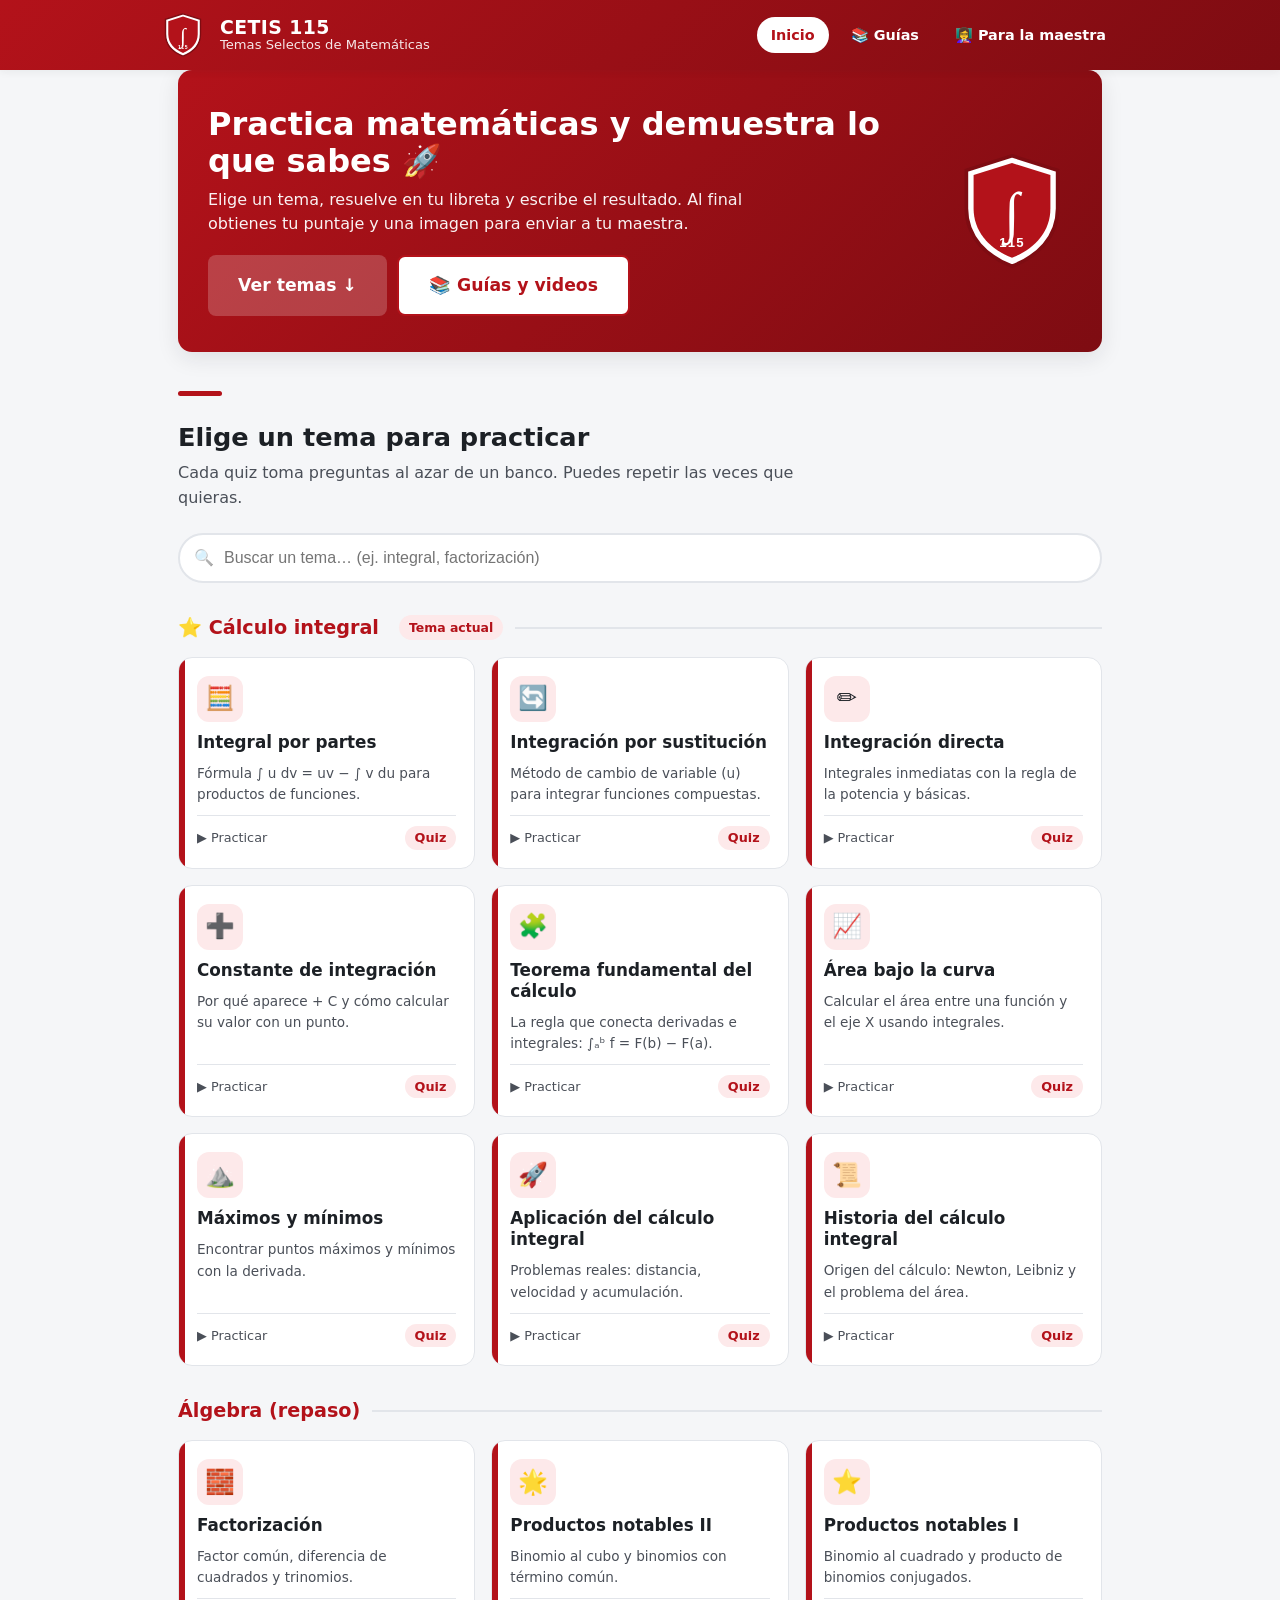
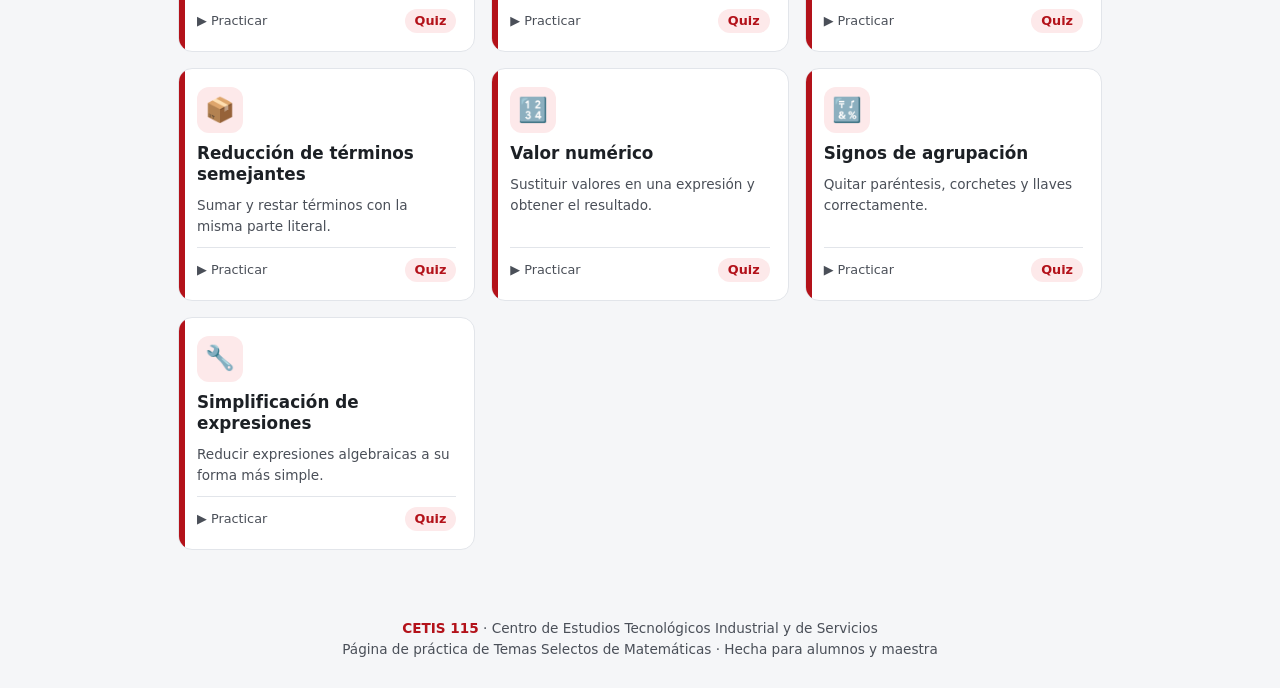
==== index.html @ 58df0586 "primer commit" ====
<!DOCTYPE html>
<html lang="es">
<head>
  <meta charset="UTF-8">
  <meta name="viewport" content="width=device-width, initial-scale=1.0">
  <title>Quiz de Matemáticas · CETIS 115</title>
  <meta name="description" content="Práctica y evaluación de Temas Selectos de Matemáticas del CETIS 115.">
  <link rel="icon" href="assets/img/logo-cetis.svg">
  <link rel="stylesheet" href="assets/css/variables.css">
  <link rel="stylesheet" href="assets/css/base.css">
  <link rel="stylesheet" href="assets/css/components.css">
  <link rel="stylesheet" href="assets/css/paginas.css">
</head>
<body>

  <!-- ENCABEZADO -->
  <header class="encabezado">
    <div class="contenedor barra">
      <img class="logo" src="assets/img/logo-cetis.svg" alt="Logo CETIS 115">
      <div class="titulos">
        <div class="nombre-escuela">CETIS 115</div>
        <div class="subtitulo">Temas Selectos de Matemáticas</div>
      </div>
      <nav>
        <a href="index.html" class="activo">Inicio</a>
        <a href="pages/guias.html">📚 Guías</a>
        <a href="pages/maestra.html">👩‍🏫 Para la maestra</a>
      </nav>
    </div>
  </header>

  <main class="contenedor">

    <!-- HERO -->
    <section class="hero">
      <div class="hero-texto">
        <h1>Practica matemáticas y demuestra lo que sabes 🚀</h1>
        <p>Elige un tema, resuelve en tu libreta y escribe el resultado. Al final
           obtienes tu puntaje y una imagen para enviar a tu maestra.</p>
        <div class="hero-acciones">
          <a href="#temas" class="btn btn-claro btn-grande">Ver temas ↓</a>
          <a href="pages/guias.html" class="btn btn-secundario btn-grande">📚 Guías y videos</a>
        </div>
      </div>
      <img class="hero-logo" src="assets/img/logo-cetis.svg" alt="">
    </section>

    <!-- TEMAS -->
    <section id="temas">
      <div class="titulo-seccion"><span class="marca-roja"></span><br>Elige un tema para practicar</div>
      <p class="subtexto-seccion">Cada quiz toma preguntas al azar de un banco. Puedes repetir las veces que quieras.</p>

      <div class="buscador-caja">
        <span class="lupa">🔍</span>
        <input type="text" id="buscador" placeholder="Buscar un tema… (ej. integral, factorización)">
      </div>

      <div id="lista-temas"><!-- se llena con home.js --></div>
    </section>

  </main>

  <footer class="pie">
    <p><strong>CETIS 115</strong> · Centro de Estudios Tecnológicos Industrial y de Servicios</p>
    <p>Página de práctica de Temas Selectos de Matemáticas · Hecha para alumnos y maestra</p>
  </footer>

  <!-- SCRIPTS -->
  <script src="assets/js/core/utils.js"></script>
  <script src="assets/js/core/seguridad.js"></script>
  <script src="assets/js/core/topics.js"></script>
  <script src="assets/js/paginas/home.js"></script>
</body>
</html>
---- assets/css/variables.css ----
/* ===================================================================
   VARIABLES DE DISEÑO — Tema CETIS 115 (rojo y blanco)
   Aquí se cambian TODOS los colores y medidas del sitio.
   Si quieres cambiar el rojo, solo cambia --rojo-cetis.
   =================================================================== */

:root {
  /* ---- Colores institucionales CETIS 115 ---- */
  --rojo-cetis: #B3121A;      /* rojo principal */
  --rojo-oscuro: #7E0C12;     /* rojo para sombras / hover */
  --rojo-claro: #E23A42;      /* rojo para acentos */
  --rojo-suave: #FDE9EA;      /* fondo rosado muy claro */

  --blanco: #FFFFFF;
  --gris-fondo: #F5F6F8;      /* fondo general de la página */
  --gris-borde: #E2E5EA;
  --gris-texto: #4A4F58;
  --negro-texto: #1C2025;

  /* ---- Colores de estado ---- */
  --verde-ok: #1E9E5A;        /* respuesta correcta */
  --verde-suave: #E7F6EE;
  --rojo-error: #D23B3B;      /* respuesta incorrecta */
  --rojo-error-suave: #FBE9E9;
  --amarillo-aviso: #E0A100;
  --azul-info: #2563C9;

  /* ---- Tipografía ---- */
  --fuente: "Segoe UI", "Roboto", system-ui, -apple-system, sans-serif;
  --fuente-titulo: "Segoe UI", "Roboto", system-ui, sans-serif;

  /* ---- Medidas ---- */
  --radio: 14px;          /* esquinas redondeadas */
  --radio-chico: 8px;
  --sombra: 0 6px 22px rgba(28, 32, 37, 0.10);
  --sombra-suave: 0 2px 8px rgba(28, 32, 37, 0.06);
  --max-ancho: 960px;
  --transicion: 0.18s ease;
}
---- assets/css/base.css ----
/* ===================================================================
   ESTILOS BASE — reset y estructura general
   =================================================================== */

* { margin: 0; padding: 0; box-sizing: border-box; }

html { scroll-behavior: smooth; }

body {
  font-family: var(--fuente);
  color: var(--negro-texto);
  background: var(--gris-fondo);
  line-height: 1.55;
  min-height: 100vh;
  -webkit-font-smoothing: antialiased;
}

img { max-width: 100%; display: block; }
a { color: var(--rojo-cetis); text-decoration: none; }
a:hover { text-decoration: underline; }

/* ---- Contenedor central ---- */
.contenedor {
  width: 100%;
  max-width: var(--max-ancho);
  margin: 0 auto;
  padding: 0 18px;
}

/* ====================== ENCABEZADO ====================== */
.encabezado {
  background: var(--rojo-cetis);
  background: linear-gradient(135deg, var(--rojo-cetis), var(--rojo-oscuro));
  color: var(--blanco);
  box-shadow: var(--sombra-suave);
  position: sticky;
  top: 0;
  z-index: 50;
}
.encabezado .barra {
  display: flex;
  align-items: center;
  gap: 14px;
  padding: 12px 0;
}
.encabezado .logo { width: 46px; height: 46px; flex-shrink: 0; }
.encabezado .titulos { line-height: 1.1; }
.encabezado .titulos .nombre-escuela {
  font-size: 1.18rem;
  font-weight: 800;
  letter-spacing: 0.4px;
}
.encabezado .titulos .subtitulo {
  font-size: 0.82rem;
  opacity: 0.9;
}
.encabezado nav {
  margin-left: auto;
  display: flex;
  gap: 8px;
  flex-wrap: wrap;
}
.encabezado nav a {
  color: var(--blanco);
  padding: 7px 14px;
  border-radius: 999px;
  font-size: 0.9rem;
  font-weight: 600;
  transition: background var(--transicion);
}
.encabezado nav a:hover { background: rgba(255,255,255,0.18); text-decoration: none; }
.encabezado nav a.activo { background: var(--blanco); color: var(--rojo-cetis); }

/* ====================== PIE DE PÁGINA ====================== */
.pie {
  text-align: center;
  padding: 28px 18px;
  color: var(--gris-texto);
  font-size: 0.85rem;
  margin-top: 40px;
}
.pie strong { color: var(--rojo-cetis); }

/* ====================== TÍTULOS DE SECCIÓN ====================== */
.titulo-seccion {
  font-size: 1.6rem;
  font-weight: 800;
  color: var(--negro-texto);
  margin: 8px 0 4px;
}
.titulo-seccion .marca-roja {
  display: inline-block;
  width: 44px; height: 5px;
  background: var(--rojo-cetis);
  border-radius: 3px;
  margin-bottom: 10px;
}
.subtexto-seccion {
  color: var(--gris-texto);
  margin-bottom: 22px;
  max-width: 640px;
}

main { padding-top: 28px; padding-bottom: 20px; }

/* ---- Utilidades ---- */
.oculto { display: none !important; }
.centrado { text-align: center; }
.mt-1 { margin-top: 10px; } .mt-2 { margin-top: 20px; } .mt-3 { margin-top: 32px; }
---- assets/css/components.css ----
/* ===================================================================
   COMPONENTES REUTILIZABLES — botones, tarjetas, formularios, etc.
   =================================================================== */

/* ====================== BOTONES ====================== */
.btn {
  display: inline-flex;
  align-items: center;
  justify-content: center;
  gap: 8px;
  font-family: inherit;
  font-size: 1rem;
  font-weight: 700;
  padding: 12px 22px;
  border: none;
  border-radius: var(--radio-chico);
  cursor: pointer;
  transition: transform var(--transicion), background var(--transicion), box-shadow var(--transicion);
  text-decoration: none;
}
.btn:hover { text-decoration: none; transform: translateY(-1px); }
.btn:active { transform: translateY(0); }
.btn:disabled { opacity: 0.5; cursor: not-allowed; transform: none; }

.btn-principal { background: var(--rojo-cetis); color: var(--blanco); box-shadow: var(--sombra-suave); }
.btn-principal:hover { background: var(--rojo-oscuro); }

.btn-secundario { background: var(--blanco); color: var(--rojo-cetis); border: 2px solid var(--rojo-cetis); }
.btn-secundario:hover { background: var(--rojo-suave); }

.btn-claro { background: rgba(255,255,255,0.2); color: var(--blanco); }
.btn-claro:hover { background: rgba(255,255,255,0.32); }

.btn-grande { padding: 15px 30px; font-size: 1.08rem; }
.btn-bloque { width: 100%; }

/* ====================== TARJETAS ====================== */
.tarjeta {
  background: var(--blanco);
  border-radius: var(--radio);
  box-shadow: var(--sombra);
  padding: 24px;
}

/* ---- Cuadrícula de temas (página de inicio) ---- */
.grid-temas {
  display: grid;
  grid-template-columns: repeat(auto-fill, minmax(240px, 1fr));
  gap: 16px;
}
.tarjeta-tema {
  background: var(--blanco);
  border: 1px solid var(--gris-borde);
  border-radius: var(--radio);
  padding: 18px;
  display: flex;
  flex-direction: column;
  gap: 10px;
  cursor: pointer;
  transition: transform var(--transicion), box-shadow var(--transicion), border-color var(--transicion);
  text-decoration: none;
  color: inherit;
  position: relative;
  overflow: hidden;
}
.tarjeta-tema::before {
  content: "";
  position: absolute;
  left: 0; top: 0; bottom: 0;
  width: 6px;
  background: var(--rojo-cetis);
}
.tarjeta-tema:hover {
  transform: translateY(-3px);
  box-shadow: var(--sombra);
  border-color: var(--rojo-claro);
  text-decoration: none;
}
.tarjeta-tema .icono-tema {
  width: 46px; height: 46px;
  display: flex; align-items: center; justify-content: center;
  background: var(--rojo-suave);
  border-radius: 12px;
  font-size: 1.5rem;
}
.tarjeta-tema .nombre-tema { font-weight: 800; font-size: 1.05rem; line-height: 1.25; }
.tarjeta-tema .desc-tema { font-size: 0.85rem; color: var(--gris-texto); flex-grow: 1; }
.tarjeta-tema .pie-tema {
  display: flex; align-items: center; justify-content: space-between;
  font-size: 0.8rem; color: var(--gris-texto);
  border-top: 1px solid var(--gris-borde);
  padding-top: 10px;
}
.tarjeta-tema .num-preguntas {
  background: var(--rojo-suave); color: var(--rojo-cetis);
  font-weight: 700; padding: 2px 10px; border-radius: 999px;
}

/* ---- Separador de unidad ---- */
.titulo-unidad {
  display: flex; align-items: center; gap: 12px;
  font-size: 1.2rem; font-weight: 800; color: var(--rojo-cetis);
  margin: 30px 0 14px;
}
.titulo-unidad .linea { flex-grow: 1; height: 2px; background: var(--gris-borde); }

/* ====================== FORMULARIOS ====================== */
.campo { margin-bottom: 16px; }
.campo label { display: block; font-weight: 700; font-size: 0.9rem; margin-bottom: 6px; }
.campo input[type="text"],
.campo select {
  width: 100%;
  font-family: inherit;
  font-size: 1rem;
  padding: 12px 14px;
  border: 2px solid var(--gris-borde);
  border-radius: var(--radio-chico);
  background: var(--blanco);
  transition: border-color var(--transicion);
}
.campo input[type="text"]:focus,
.campo select:focus { outline: none; border-color: var(--rojo-cetis); }

/* ====================== INSIGNIAS / AVISOS ====================== */
.insignia {
  display: inline-flex; align-items: center; gap: 6px;
  font-size: 0.78rem; font-weight: 700;
  padding: 3px 10px; border-radius: 999px;
}
.insignia-roja { background: var(--rojo-suave); color: var(--rojo-cetis); }
.insignia-verde { background: var(--verde-suave); color: var(--verde-ok); }
.insignia-gris { background: var(--gris-borde); color: var(--gris-texto); }

.aviso {
  border-radius: var(--radio-chico);
  padding: 14px 16px;
  font-size: 0.9rem;
  display: flex; gap: 10px; align-items: flex-start;
}
.aviso-info { background: #EAF1FC; color: #1B459B; }
.aviso-amarillo { background: #FFF6E0; color: #8A6300; }
.aviso .icono { font-size: 1.1rem; line-height: 1.3; }

/* ====================== RESPONSIVO ====================== */
@media (max-width: 600px) {
  .encabezado .titulos .nombre-escuela { font-size: 1rem; }
  .encabezado nav { width: 100%; margin-left: 0; justify-content: center; margin-top: 6px; }
  .encabezado .barra { flex-wrap: wrap; }
  .titulo-seccion { font-size: 1.35rem; }
  .grid-temas { grid-template-columns: 1fr; }
}
---- assets/css/paginas.css ----
/* ===================================================================
   ESTILOS DE PÁGINAS · Inicio (hero), Guías y Panel de la maestra
   =================================================================== */

/* ====================== HERO (inicio) ====================== */
.hero {
  background: linear-gradient(135deg, var(--rojo-cetis), var(--rojo-oscuro));
  color: var(--blanco);
  border-radius: var(--radio);
  padding: 36px 30px;
  margin-bottom: 26px;
  display: flex; align-items: center; gap: 24px;
  box-shadow: var(--sombra);
}
.hero .hero-texto { flex: 1; }
.hero h1 { font-size: 2rem; font-weight: 800; line-height: 1.15; }
.hero p { opacity: 0.95; margin-top: 8px; max-width: 540px; }
.hero .hero-acciones { margin-top: 18px; display: flex; gap: 10px; flex-wrap: wrap; }
.hero .hero-logo { width: 120px; flex-shrink: 0; }

.buscador-caja { position: relative; margin: 4px 0 22px; }
.buscador-caja input {
  width: 100%; font-size: 1rem; padding: 14px 16px 14px 44px;
  border: 2px solid var(--gris-borde); border-radius: 999px; background: var(--blanco);
}
.buscador-caja input:focus { outline: none; border-color: var(--rojo-cetis); }
.buscador-caja .lupa { position: absolute; left: 16px; top: 50%; transform: translateY(-50%); opacity: .5; }

/* ====================== GUÍAS ====================== */
.grid-guias { display: grid; grid-template-columns: repeat(auto-fill, minmax(300px, 1fr)); gap: 18px; }
.guia-card {
  background: var(--blanco); border: 1px solid var(--gris-borde);
  border-radius: var(--radio); padding: 18px; display: flex; flex-direction: column; gap: 12px;
  transition: box-shadow var(--transicion);
}
.guia-card.resaltado { border-color: var(--rojo-cetis); box-shadow: 0 0 0 3px var(--rojo-suave); }
.guia-cabecera { display: flex; gap: 12px; align-items: flex-start; }
.guia-cabecera .icono-tema { width: 44px; height: 44px; font-size: 1.4rem; flex-shrink: 0;
  display: flex; align-items: center; justify-content: center; background: var(--rojo-suave); border-radius: 12px; }
.video-embed { position: relative; padding-bottom: 56.25%; height: 0; border-radius: var(--radio-chico); overflow: hidden; background:#000; }
.video-embed iframe { position: absolute; top: 0; left: 0; width: 100%; height: 100%; border: 0; }
.nota-video { font-size: 0.78rem; color: var(--gris-texto); }

/* ====================== PANEL MAESTRA ====================== */
.aviso-verde-fuerte { background: var(--verde-suave); color: #14653A; border: 1px solid var(--verde-ok);
  border-radius: var(--radio-chico); padding: 14px 16px; display: flex; gap: 10px; }
.aviso-rojo-fuerte { background: var(--rojo-error-suave); color: #8A1C1C; border: 1px solid var(--rojo-error);
  border-radius: var(--radio-chico); padding: 14px 16px; display: flex; gap: 10px; }
.aviso-verde-fuerte .icono, .aviso-rojo-fuerte .icono { font-size: 1.2rem; }

.grid-2 { display: grid; grid-template-columns: 1fr 1fr; gap: 14px; }
.btn-mini { padding: 5px 12px; font-size: 0.82rem; }

table.tabla-temas { width: 100%; border-collapse: collapse; margin-top: 8px; }
table.tabla-temas td { padding: 9px 8px; border-bottom: 1px solid var(--gris-borde); font-size: 0.92rem; }
table.tabla-temas td:nth-child(2), table.tabla-temas td:nth-child(3) { text-align: center; width: 70px; }
table.tabla-temas tr.fila-unidad td { background: var(--rojo-suave); color: var(--rojo-cetis); font-weight: 800; font-size: 0.82rem; text-transform: uppercase; letter-spacing: .5px; }

.paso { display: flex; gap: 14px; margin-bottom: 14px; }
.paso .num { width: 32px; height: 32px; flex-shrink: 0; background: var(--rojo-cetis); color: #fff;
  border-radius: 50%; display: flex; align-items: center; justify-content: center; font-weight: 800; }
.paso .txt { font-size: 0.95rem; }

@media (max-width: 600px) {
  .hero { flex-direction: column; text-align: center; padding: 26px 20px; }
  .hero .hero-logo { width: 90px; }
  .hero h1 { font-size: 1.5rem; }
  .grid-2 { grid-template-columns: 1fr; }
}
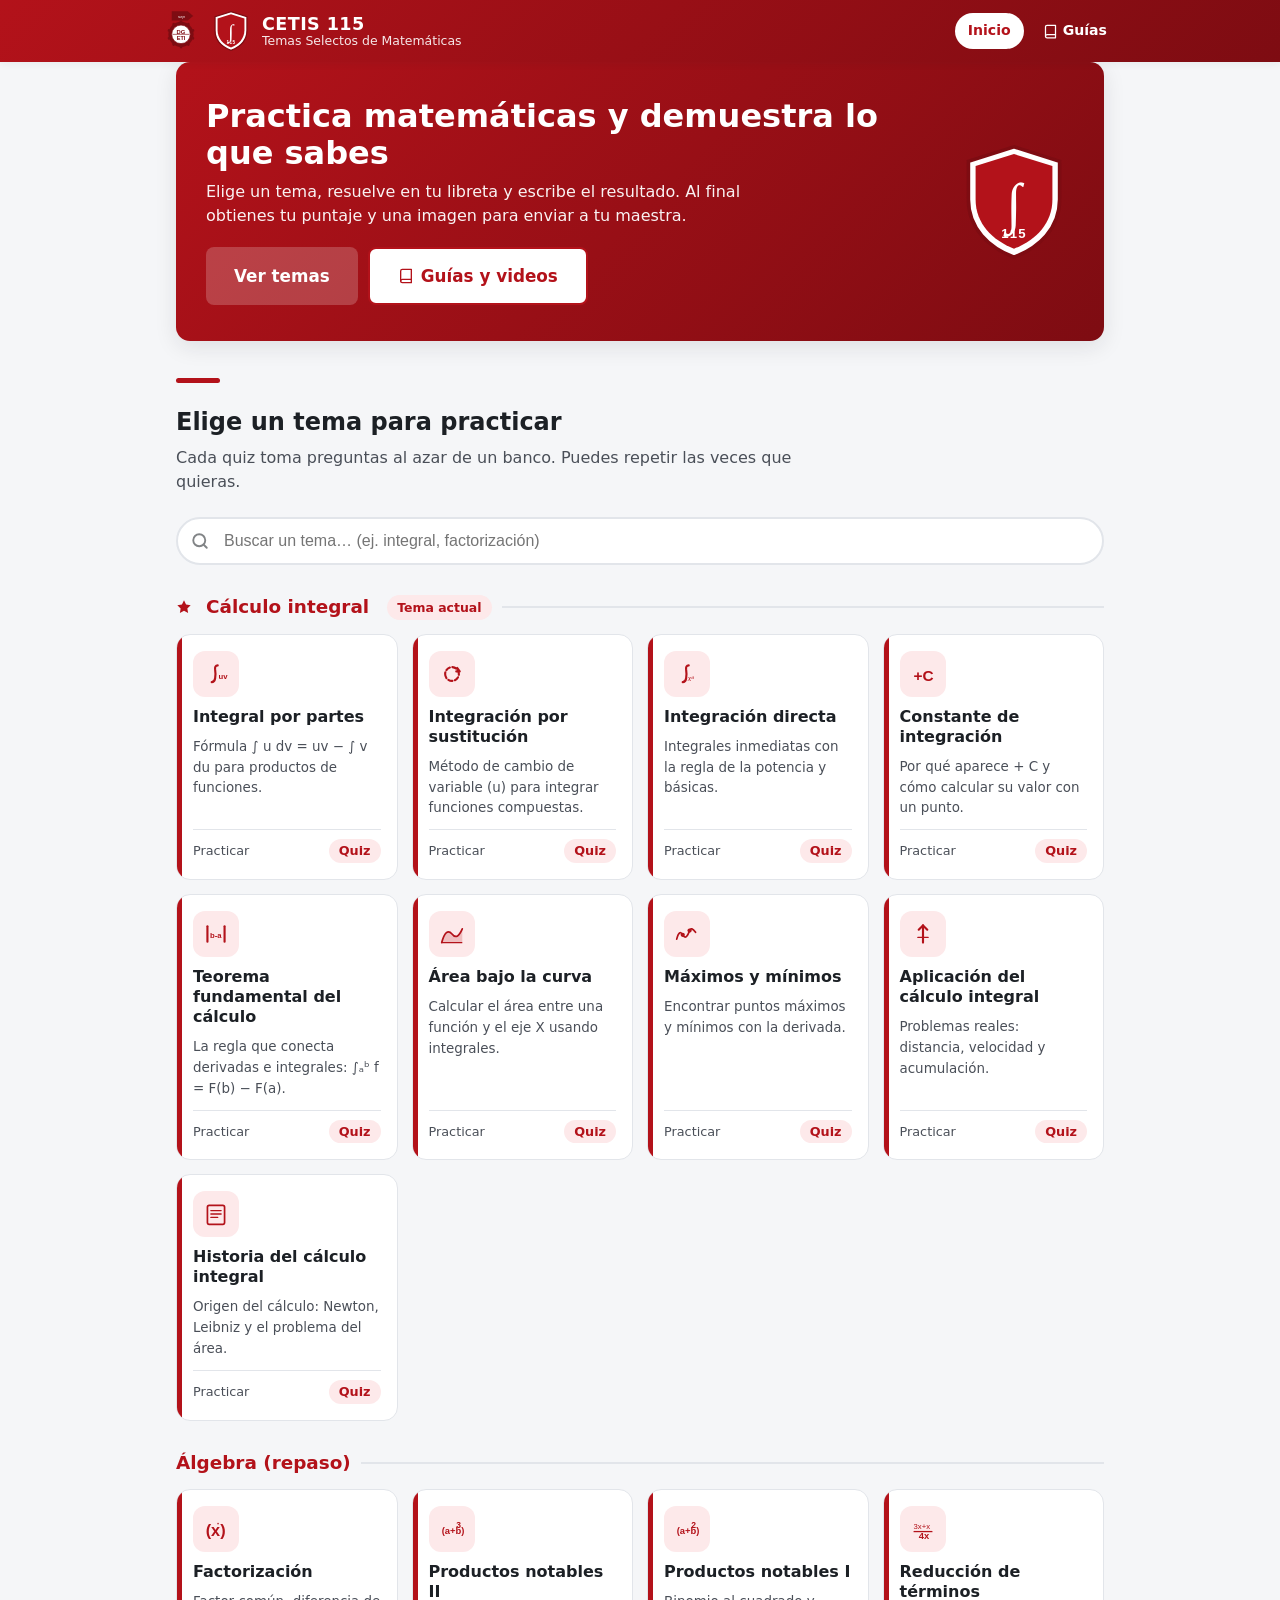
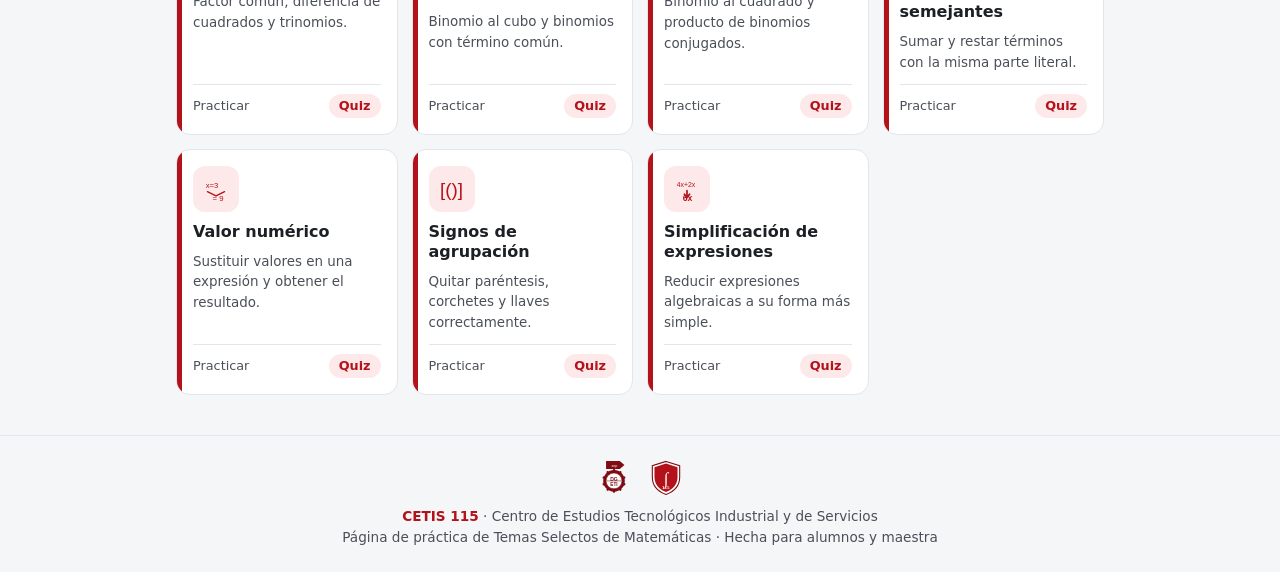
==== commit f018595f: "fix: anti imágenes obsenass" ====
--- a/index.html
+++ b/index.html
@@ -16,15 +16,20 @@
   <!-- ENCABEZADO -->
   <header class="encabezado">
     <div class="contenedor barra">
-      <img class="logo" src="assets/img/logo-cetis.svg" alt="Logo CETIS 115">
+      <div class="logos-header">
+        <img class="logo" src="assets/img/logo-dgeti.svg" alt="Logo DGETI-SEP">
+        <img class="logo" src="assets/img/logo-cetis.svg" alt="Logo CETIS 115">
+      </div>
       <div class="titulos">
         <div class="nombre-escuela">CETIS 115</div>
         <div class="subtitulo">Temas Selectos de Matemáticas</div>
       </div>
       <nav>
         <a href="index.html" class="activo">Inicio</a>
-        <a href="pages/guias.html">📚 Guías</a>
-        <a href="pages/maestra.html">👩‍🏫 Para la maestra</a>
+        <a href="pages/guias.html">
+          <svg width="15" height="15" viewBox="0 0 24 24" fill="none" stroke="currentColor" stroke-width="2" stroke-linecap="round" stroke-linejoin="round" aria-hidden="true"><path d="M4 19.5A2.5 2.5 0 0 1 6.5 17H20"/><path d="M6.5 2H20v20H6.5A2.5 2.5 0 0 1 4 19.5v-15A2.5 2.5 0 0 1 6.5 2z"/></svg>
+          Guías
+        </a>
       </nav>
     </div>
   </header>
@@ -34,12 +39,15 @@
     <!-- HERO -->
     <section class="hero">
       <div class="hero-texto">
-        <h1>Practica matemáticas y demuestra lo que sabes 🚀</h1>
+        <h1>Practica matemáticas y demuestra lo que sabes</h1>
         <p>Elige un tema, resuelve en tu libreta y escribe el resultado. Al final
            obtienes tu puntaje y una imagen para enviar a tu maestra.</p>
         <div class="hero-acciones">
-          <a href="#temas" class="btn btn-claro btn-grande">Ver temas ↓</a>
-          <a href="pages/guias.html" class="btn btn-secundario btn-grande">📚 Guías y videos</a>
+          <a href="#temas" class="btn btn-claro btn-grande">Ver temas</a>
+          <a href="pages/guias.html" class="btn btn-secundario btn-grande">
+            <svg width="16" height="16" viewBox="0 0 24 24" fill="none" stroke="currentColor" stroke-width="2" stroke-linecap="round" stroke-linejoin="round" aria-hidden="true"><path d="M4 19.5A2.5 2.5 0 0 1 6.5 17H20"/><path d="M6.5 2H20v20H6.5A2.5 2.5 0 0 1 4 19.5v-15A2.5 2.5 0 0 1 6.5 2z"/></svg>
+            Guías y videos
+          </a>
         </div>
       </div>
       <img class="hero-logo" src="assets/img/logo-cetis.svg" alt="">
@@ -51,7 +59,9 @@
       <p class="subtexto-seccion">Cada quiz toma preguntas al azar de un banco. Puedes repetir las veces que quieras.</p>
 
       <div class="buscador-caja">
-        <span class="lupa">🔍</span>
+        <span class="lupa">
+          <svg width="18" height="18" viewBox="0 0 24 24" fill="none" stroke="currentColor" stroke-width="2.5" stroke-linecap="round" aria-hidden="true"><circle cx="11" cy="11" r="8"/><line x1="21" y1="21" x2="16.65" y2="16.65"/></svg>
+        </span>
         <input type="text" id="buscador" placeholder="Buscar un tema… (ej. integral, factorización)">
       </div>
 
@@ -61,11 +71,16 @@
   </main>
 
   <footer class="pie">
+    <div class="pie-logos">
+      <img src="assets/img/logo-dgeti.svg" alt="DGETI" height="36">
+      <img src="assets/img/logo-cetis.svg" alt="CETIS 115" height="36">
+    </div>
     <p><strong>CETIS 115</strong> · Centro de Estudios Tecnológicos Industrial y de Servicios</p>
     <p>Página de práctica de Temas Selectos de Matemáticas · Hecha para alumnos y maestra</p>
   </footer>
 
   <!-- SCRIPTS -->
+  <script src="assets/js/core/icons.js"></script>
   <script src="assets/js/core/utils.js"></script>
   <script src="assets/js/core/seguridad.js"></script>
   <script src="assets/js/core/topics.js"></script>
--- a/assets/css/base.css
+++ b/assets/css/base.css
@@ -24,12 +24,11 @@
   width: 100%;
   max-width: var(--max-ancho);
   margin: 0 auto;
-  padding: 0 18px;
+  padding: 0 16px;
 }
 
 /* ====================== ENCABEZADO ====================== */
 .encabezado {
-  background: var(--rojo-cetis);
   background: linear-gradient(135deg, var(--rojo-cetis), var(--rojo-oscuro));
   color: var(--blanco);
   box-shadow: var(--sombra-suave);
@@ -40,50 +39,74 @@
 .encabezado .barra {
   display: flex;
   align-items: center;
-  gap: 14px;
-  padding: 12px 0;
+  gap: 10px;
+  padding: 10px 0;
+  flex-wrap: wrap;
 }
-.encabezado .logo { width: 46px; height: 46px; flex-shrink: 0; }
-.encabezado .titulos { line-height: 1.1; }
+.logos-header {
+  display: flex;
+  align-items: center;
+  gap: 8px;
+  flex-shrink: 0;
+}
+.encabezado .logo { width: 42px; height: 42px; flex-shrink: 0; }
+.encabezado .titulos { line-height: 1.15; flex: 1; min-width: 0; }
 .encabezado .titulos .nombre-escuela {
-  font-size: 1.18rem;
+  font-size: 1.1rem;
   font-weight: 800;
   letter-spacing: 0.4px;
+  white-space: nowrap;
 }
 .encabezado .titulos .subtitulo {
-  font-size: 0.82rem;
+  font-size: 0.78rem;
   opacity: 0.9;
+  white-space: nowrap;
+  overflow: hidden;
+  text-overflow: ellipsis;
 }
 .encabezado nav {
   margin-left: auto;
   display: flex;
-  gap: 8px;
+  gap: 6px;
   flex-wrap: wrap;
+  align-items: center;
 }
 .encabezado nav a {
   color: var(--blanco);
-  padding: 7px 14px;
+  padding: 7px 13px;
   border-radius: 999px;
-  font-size: 0.9rem;
+  font-size: 0.88rem;
   font-weight: 600;
   transition: background var(--transicion);
+  display: flex;
+  align-items: center;
+  gap: 5px;
 }
 .encabezado nav a:hover { background: rgba(255,255,255,0.18); text-decoration: none; }
 .encabezado nav a.activo { background: var(--blanco); color: var(--rojo-cetis); }
+.encabezado nav a svg { flex-shrink: 0; }
 
 /* ====================== PIE DE PÁGINA ====================== */
 .pie {
   text-align: center;
-  padding: 28px 18px;
+  padding: 24px 16px;
   color: var(--gris-texto);
   font-size: 0.85rem;
   margin-top: 40px;
+  border-top: 1px solid var(--gris-borde);
 }
 .pie strong { color: var(--rojo-cetis); }
+.pie-logos {
+  display: flex;
+  align-items: center;
+  justify-content: center;
+  gap: 16px;
+  margin-bottom: 10px;
+}
 
 /* ====================== TÍTULOS DE SECCIÓN ====================== */
 .titulo-seccion {
-  font-size: 1.6rem;
+  font-size: 1.5rem;
   font-weight: 800;
   color: var(--negro-texto);
   margin: 8px 0 4px;
@@ -101,9 +124,33 @@
   max-width: 640px;
 }
 
-main { padding-top: 28px; padding-bottom: 20px; }
+main { padding-top: 24px; padding-bottom: 20px; }
 
 /* ---- Utilidades ---- */
 .oculto { display: none !important; }
 .centrado { text-align: center; }
-.mt-1 { margin-top: 10px; } .mt-2 { margin-top: 20px; } .mt-3 { margin-top: 32px; }
+.mt-1 { margin-top: 10px; }
+.mt-2 { margin-top: 20px; }
+.mt-3 { margin-top: 32px; }
+
+/* Icono aviso inline */
+.icono-aviso { display: inline-flex; align-items: center; flex-shrink: 0; }
+
+/* ====================== RESPONSIVO ====================== */
+@media (max-width: 640px) {
+  .encabezado .barra {
+    padding: 8px 0;
+    gap: 8px;
+  }
+  .encabezado .logo { width: 36px; height: 36px; }
+  .encabezado .titulos .nombre-escuela { font-size: 0.98rem; }
+  .encabezado .titulos .subtitulo { display: none; }
+  .encabezado nav { margin-left: auto; }
+  .titulo-seccion { font-size: 1.3rem; }
+}
+
+@media (max-width: 400px) {
+  .encabezado .logo { width: 30px; height: 30px; }
+  .encabezado .titulos .nombre-escuela { font-size: 0.9rem; }
+  .encabezado nav a { padding: 6px 10px; font-size: 0.82rem; }
+}
--- a/assets/css/components.css
+++ b/assets/css/components.css
@@ -1,5 +1,5 @@
 /* ===================================================================
-   COMPONENTES REUTILIZABLES — botones, tarjetas, formularios, etc.
+   COMPONENTES REUTILIZABLES — botones, tarjetas, buscador, etc.
    =================================================================== */
 
 /* ====================== BOTONES ====================== */
@@ -7,31 +7,33 @@
   display: inline-flex;
   align-items: center;
   justify-content: center;
-  gap: 8px;
+  gap: 7px;
   font-family: inherit;
   font-size: 1rem;
   font-weight: 700;
-  padding: 12px 22px;
+  padding: 12px 20px;
   border: none;
   border-radius: var(--radio-chico);
   cursor: pointer;
   transition: transform var(--transicion), background var(--transicion), box-shadow var(--transicion);
   text-decoration: none;
+  white-space: nowrap;
 }
 .btn:hover { text-decoration: none; transform: translateY(-1px); }
 .btn:active { transform: translateY(0); }
 .btn:disabled { opacity: 0.5; cursor: not-allowed; transform: none; }
-
-.btn-principal { background: var(--rojo-cetis); color: var(--blanco); box-shadow: var(--sombra-suave); }
-.btn-principal:hover { background: var(--rojo-oscuro); }
+.btn svg { flex-shrink: 0; }
+
+.btn-principal  { background: var(--rojo-cetis); color: var(--blanco); box-shadow: var(--sombra-suave); }
+.btn-principal:hover  { background: var(--rojo-oscuro); }
 
 .btn-secundario { background: var(--blanco); color: var(--rojo-cetis); border: 2px solid var(--rojo-cetis); }
 .btn-secundario:hover { background: var(--rojo-suave); }
 
-.btn-claro { background: rgba(255,255,255,0.2); color: var(--blanco); }
+.btn-claro      { background: rgba(255,255,255,0.2); color: var(--blanco); }
 .btn-claro:hover { background: rgba(255,255,255,0.32); }
 
-.btn-grande { padding: 15px 30px; font-size: 1.08rem; }
+.btn-grande { padding: 14px 28px; font-size: 1.05rem; }
 .btn-bloque { width: 100%; }
 
 /* ====================== TARJETAS ====================== */
@@ -39,20 +41,20 @@
   background: var(--blanco);
   border-radius: var(--radio);
   box-shadow: var(--sombra);
-  padding: 24px;
-}
-
-/* ---- Cuadrícula de temas (página de inicio) ---- */
+  padding: 22px;
+}
+
+/* ---- Cuadrícula de temas ---- */
 .grid-temas {
   display: grid;
-  grid-template-columns: repeat(auto-fill, minmax(240px, 1fr));
-  gap: 16px;
+  grid-template-columns: repeat(auto-fill, minmax(220px, 1fr));
+  gap: 14px;
 }
 .tarjeta-tema {
   background: var(--blanco);
   border: 1px solid var(--gris-borde);
   border-radius: var(--radio);
-  padding: 18px;
+  padding: 16px;
   display: flex;
   flex-direction: column;
   gap: 10px;
@@ -67,7 +69,7 @@
   content: "";
   position: absolute;
   left: 0; top: 0; bottom: 0;
-  width: 6px;
+  width: 5px;
   background: var(--rojo-cetis);
 }
 .tarjeta-tema:hover {
@@ -81,28 +83,52 @@
   display: flex; align-items: center; justify-content: center;
   background: var(--rojo-suave);
   border-radius: 12px;
-  font-size: 1.5rem;
-}
-.tarjeta-tema .nombre-tema { font-weight: 800; font-size: 1.05rem; line-height: 1.25; }
-.tarjeta-tema .desc-tema { font-size: 0.85rem; color: var(--gris-texto); flex-grow: 1; }
+  flex-shrink: 0;
+}
+.tarjeta-tema .nombre-tema { font-weight: 800; font-size: 1rem; line-height: 1.25; }
+.tarjeta-tema .desc-tema   { font-size: 0.84rem; color: var(--gris-texto); flex-grow: 1; }
 .tarjeta-tema .pie-tema {
   display: flex; align-items: center; justify-content: space-between;
   font-size: 0.8rem; color: var(--gris-texto);
   border-top: 1px solid var(--gris-borde);
-  padding-top: 10px;
+  padding-top: 9px;
 }
 .tarjeta-tema .num-preguntas {
   background: var(--rojo-suave); color: var(--rojo-cetis);
   font-weight: 700; padding: 2px 10px; border-radius: 999px;
 }
 
+/* ---- Estrella unidad ---- */
+.estrella-unidad { display: inline-flex; align-items: center; vertical-align: middle; margin-right: 4px; }
+
 /* ---- Separador de unidad ---- */
 .titulo-unidad {
-  display: flex; align-items: center; gap: 12px;
-  font-size: 1.2rem; font-weight: 800; color: var(--rojo-cetis);
-  margin: 30px 0 14px;
+  display: flex; align-items: center; gap: 10px;
+  font-size: 1.15rem; font-weight: 800; color: var(--rojo-cetis);
+  margin: 28px 0 12px;
 }
 .titulo-unidad .linea { flex-grow: 1; height: 2px; background: var(--gris-borde); }
+
+/* ====================== BUSCADOR ====================== */
+.buscador-caja { position: relative; margin: 4px 0 22px; }
+.buscador-caja input {
+  width: 100%;
+  font-size: 1rem;
+  padding: 13px 16px 13px 46px;
+  border: 2px solid var(--gris-borde);
+  border-radius: 999px;
+  background: var(--blanco);
+  -webkit-appearance: none;
+}
+.buscador-caja input:focus { outline: none; border-color: var(--rojo-cetis); }
+.buscador-caja .lupa {
+  position: absolute;
+  left: 15px; top: 50%;
+  transform: translateY(-50%);
+  opacity: .55;
+  display: flex; align-items: center;
+  pointer-events: none;
+}
 
 /* ====================== FORMULARIOS ====================== */
 .campo { margin-bottom: 16px; }
@@ -117,35 +143,100 @@
   border-radius: var(--radio-chico);
   background: var(--blanco);
   transition: border-color var(--transicion);
+  -webkit-appearance: none;
 }
 .campo input[type="text"]:focus,
 .campo select:focus { outline: none; border-color: var(--rojo-cetis); }
 
 /* ====================== INSIGNIAS / AVISOS ====================== */
 .insignia {
-  display: inline-flex; align-items: center; gap: 6px;
+  display: inline-flex; align-items: center; gap: 5px;
   font-size: 0.78rem; font-weight: 700;
   padding: 3px 10px; border-radius: 999px;
 }
-.insignia-roja { background: var(--rojo-suave); color: var(--rojo-cetis); }
+.insignia-roja  { background: var(--rojo-suave); color: var(--rojo-cetis); }
 .insignia-verde { background: var(--verde-suave); color: var(--verde-ok); }
-.insignia-gris { background: var(--gris-borde); color: var(--gris-texto); }
+.insignia-gris  { background: var(--gris-borde);  color: var(--gris-texto); }
 
 .aviso {
   border-radius: var(--radio-chico);
-  padding: 14px 16px;
+  padding: 13px 15px;
   font-size: 0.9rem;
   display: flex; gap: 10px; align-items: flex-start;
 }
-.aviso-info { background: #EAF1FC; color: #1B459B; }
+.aviso-info    { background: #EAF1FC; color: #1B459B; }
 .aviso-amarillo { background: #FFF6E0; color: #8A6300; }
-.aviso .icono { font-size: 1.1rem; line-height: 1.3; }
+.aviso .icono  { font-size: 1.1rem; line-height: 1.3; }
+
+/* ====================== PUNTOS DE DIFICULTAD ====================== */
+.dif-punto {
+  display: inline-block;
+  width: 10px; height: 10px;
+  border-radius: 50%;
+  margin-right: 5px;
+  vertical-align: middle;
+}
+.dif-verde   { background: var(--verde-ok); }
+.dif-amarillo { background: var(--amarillo-aviso); }
+.dif-rojo    { background: var(--rojo-error); }
+
+/* ====================== CANALES (guias.html) ====================== */
+.canales-section { margin-bottom: 32px; }
+.grid-canales {
+  display: grid;
+  grid-template-columns: repeat(auto-fill, minmax(150px, 1fr));
+  gap: 12px;
+  margin-top: 14px;
+}
+.canal-card {
+  background: var(--blanco);
+  border: 1px solid var(--gris-borde);
+  border-radius: var(--radio);
+  padding: 14px 12px;
+  display: flex;
+  flex-direction: column;
+  align-items: center;
+  gap: 6px;
+  text-decoration: none;
+  color: inherit;
+  text-align: center;
+  transition: box-shadow var(--transicion), transform var(--transicion);
+}
+.canal-card:hover { box-shadow: var(--sombra); transform: translateY(-2px); text-decoration: none; }
+.canal-ico {
+  width: 44px; height: 44px;
+  background: var(--rojo-cetis);
+  color: var(--blanco);
+  border-radius: 12px;
+  display: flex; align-items: center; justify-content: center;
+  font-weight: 900; font-size: 0.95rem;
+  letter-spacing: 0.5px;
+}
+.canal-nombre { font-weight: 700; font-size: 0.88rem; color: var(--negro-texto); }
+.canal-desc   { font-size: 0.75rem; color: var(--gris-texto); }
+.canales-tema {
+  display: flex;
+  flex-direction: column;
+  gap: 8px;
+  margin-bottom: 8px;
+}
 
 /* ====================== RESPONSIVO ====================== */
-@media (max-width: 600px) {
-  .encabezado .titulos .nombre-escuela { font-size: 1rem; }
-  .encabezado nav { width: 100%; margin-left: 0; justify-content: center; margin-top: 6px; }
-  .encabezado .barra { flex-wrap: wrap; }
-  .titulo-seccion { font-size: 1.35rem; }
+@media (max-width: 640px) {
+  .grid-temas { grid-template-columns: 1fr 1fr; gap: 10px; }
+  .tarjeta-tema { padding: 14px 12px; gap: 8px; }
+  .tarjeta-tema .icono-tema { width: 40px; height: 40px; border-radius: 10px; }
+  .tarjeta-tema .nombre-tema { font-size: 0.9rem; }
+  .tarjeta-tema .desc-tema { font-size: 0.78rem; }
+  .titulo-seccion { font-size: 1.25rem; }
+  .btn-grande { padding: 13px 22px; font-size: 1rem; }
+  .grid-canales { grid-template-columns: repeat(3, 1fr); gap: 8px; }
+  .canal-ico { width: 36px; height: 36px; font-size: 0.82rem; }
+  .canal-nombre { font-size: 0.78rem; }
+  .canal-desc { display: none; }
+}
+
+@media (max-width: 360px) {
   .grid-temas { grid-template-columns: 1fr; }
-}
+  .grid-canales { grid-template-columns: repeat(2, 1fr); }
+}
--- a/assets/css/paginas.css
+++ b/assets/css/paginas.css
@@ -1,5 +1,5 @@
 /* ===================================================================
-   ESTILOS DE PÁGINAS · Inicio (hero), Guías y Panel de la maestra
+   ESTILOS DE PÁGINAS · Inicio (hero) y Guías
    =================================================================== */
 
 /* ====================== HERO (inicio) ====================== */
@@ -12,19 +12,11 @@
   display: flex; align-items: center; gap: 24px;
   box-shadow: var(--sombra);
 }
-.hero .hero-texto { flex: 1; }
+.hero .hero-texto { flex: 1; min-width: 0; }
 .hero h1 { font-size: 2rem; font-weight: 800; line-height: 1.15; }
 .hero p { opacity: 0.95; margin-top: 8px; max-width: 540px; }
 .hero .hero-acciones { margin-top: 18px; display: flex; gap: 10px; flex-wrap: wrap; }
 .hero .hero-logo { width: 120px; flex-shrink: 0; }
-
-.buscador-caja { position: relative; margin: 4px 0 22px; }
-.buscador-caja input {
-  width: 100%; font-size: 1rem; padding: 14px 16px 14px 44px;
-  border: 2px solid var(--gris-borde); border-radius: 999px; background: var(--blanco);
-}
-.buscador-caja input:focus { outline: none; border-color: var(--rojo-cetis); }
-.buscador-caja .lupa { position: absolute; left: 16px; top: 50%; transform: translateY(-50%); opacity: .5; }
 
 /* ====================== GUÍAS ====================== */
 .grid-guias { display: grid; grid-template-columns: repeat(auto-fill, minmax(300px, 1fr)); gap: 18px; }
@@ -35,35 +27,34 @@
 }
 .guia-card.resaltado { border-color: var(--rojo-cetis); box-shadow: 0 0 0 3px var(--rojo-suave); }
 .guia-cabecera { display: flex; gap: 12px; align-items: flex-start; }
-.guia-cabecera .icono-tema { width: 44px; height: 44px; font-size: 1.4rem; flex-shrink: 0;
-  display: flex; align-items: center; justify-content: center; background: var(--rojo-suave); border-radius: 12px; }
-.video-embed { position: relative; padding-bottom: 56.25%; height: 0; border-radius: var(--radio-chico); overflow: hidden; background:#000; }
+.guia-cabecera .icono-tema {
+  width: 44px; height: 44px; flex-shrink: 0;
+  display: flex; align-items: center; justify-content: center;
+  background: var(--rojo-suave); border-radius: 12px;
+}
+.video-embed {
+  position: relative; padding-bottom: 56.25%; height: 0;
+  border-radius: var(--radio-chico); overflow: hidden; background: #000;
+}
 .video-embed iframe { position: absolute; top: 0; left: 0; width: 100%; height: 100%; border: 0; }
 .nota-video { font-size: 0.78rem; color: var(--gris-texto); }
 
-/* ====================== PANEL MAESTRA ====================== */
-.aviso-verde-fuerte { background: var(--verde-suave); color: #14653A; border: 1px solid var(--verde-ok);
-  border-radius: var(--radio-chico); padding: 14px 16px; display: flex; gap: 10px; }
-.aviso-rojo-fuerte { background: var(--rojo-error-suave); color: #8A1C1C; border: 1px solid var(--rojo-error);
-  border-radius: var(--radio-chico); padding: 14px 16px; display: flex; gap: 10px; }
-.aviso-verde-fuerte .icono, .aviso-rojo-fuerte .icono { font-size: 1.2rem; }
+/* ---- Sección de canales del tema ---- */
+.nombre-tema { font-weight: 800; font-size: 1rem; }
+.desc-tema { font-size: 0.85rem; color: var(--gris-texto); }
 
-.grid-2 { display: grid; grid-template-columns: 1fr 1fr; gap: 14px; }
-.btn-mini { padding: 5px 12px; font-size: 0.82rem; }
+/* ====================== RESPONSIVE ====================== */
+@media (max-width: 640px) {
+  .hero { flex-direction: column-reverse; text-align: center; padding: 22px 18px; gap: 16px; }
+  .hero .hero-logo { width: 80px; }
+  .hero h1 { font-size: 1.55rem; }
+  .hero p { font-size: 0.9rem; }
+  .hero .hero-acciones { justify-content: center; }
+  .grid-guias { grid-template-columns: 1fr; gap: 12px; }
+  .guia-card { padding: 16px; }
+}
 
-table.tabla-temas { width: 100%; border-collapse: collapse; margin-top: 8px; }
-table.tabla-temas td { padding: 9px 8px; border-bottom: 1px solid var(--gris-borde); font-size: 0.92rem; }
-table.tabla-temas td:nth-child(2), table.tabla-temas td:nth-child(3) { text-align: center; width: 70px; }
-table.tabla-temas tr.fila-unidad td { background: var(--rojo-suave); color: var(--rojo-cetis); font-weight: 800; font-size: 0.82rem; text-transform: uppercase; letter-spacing: .5px; }
-
-.paso { display: flex; gap: 14px; margin-bottom: 14px; }
-.paso .num { width: 32px; height: 32px; flex-shrink: 0; background: var(--rojo-cetis); color: #fff;
-  border-radius: 50%; display: flex; align-items: center; justify-content: center; font-weight: 800; }
-.paso .txt { font-size: 0.95rem; }
-
-@media (max-width: 600px) {
-  .hero { flex-direction: column; text-align: center; padding: 26px 20px; }
-  .hero .hero-logo { width: 90px; }
-  .hero h1 { font-size: 1.5rem; }
-  .grid-2 { grid-template-columns: 1fr; }
+@media (max-width: 360px) {
+  .hero h1 { font-size: 1.35rem; }
+  .hero .hero-logo { width: 64px; }
 }
